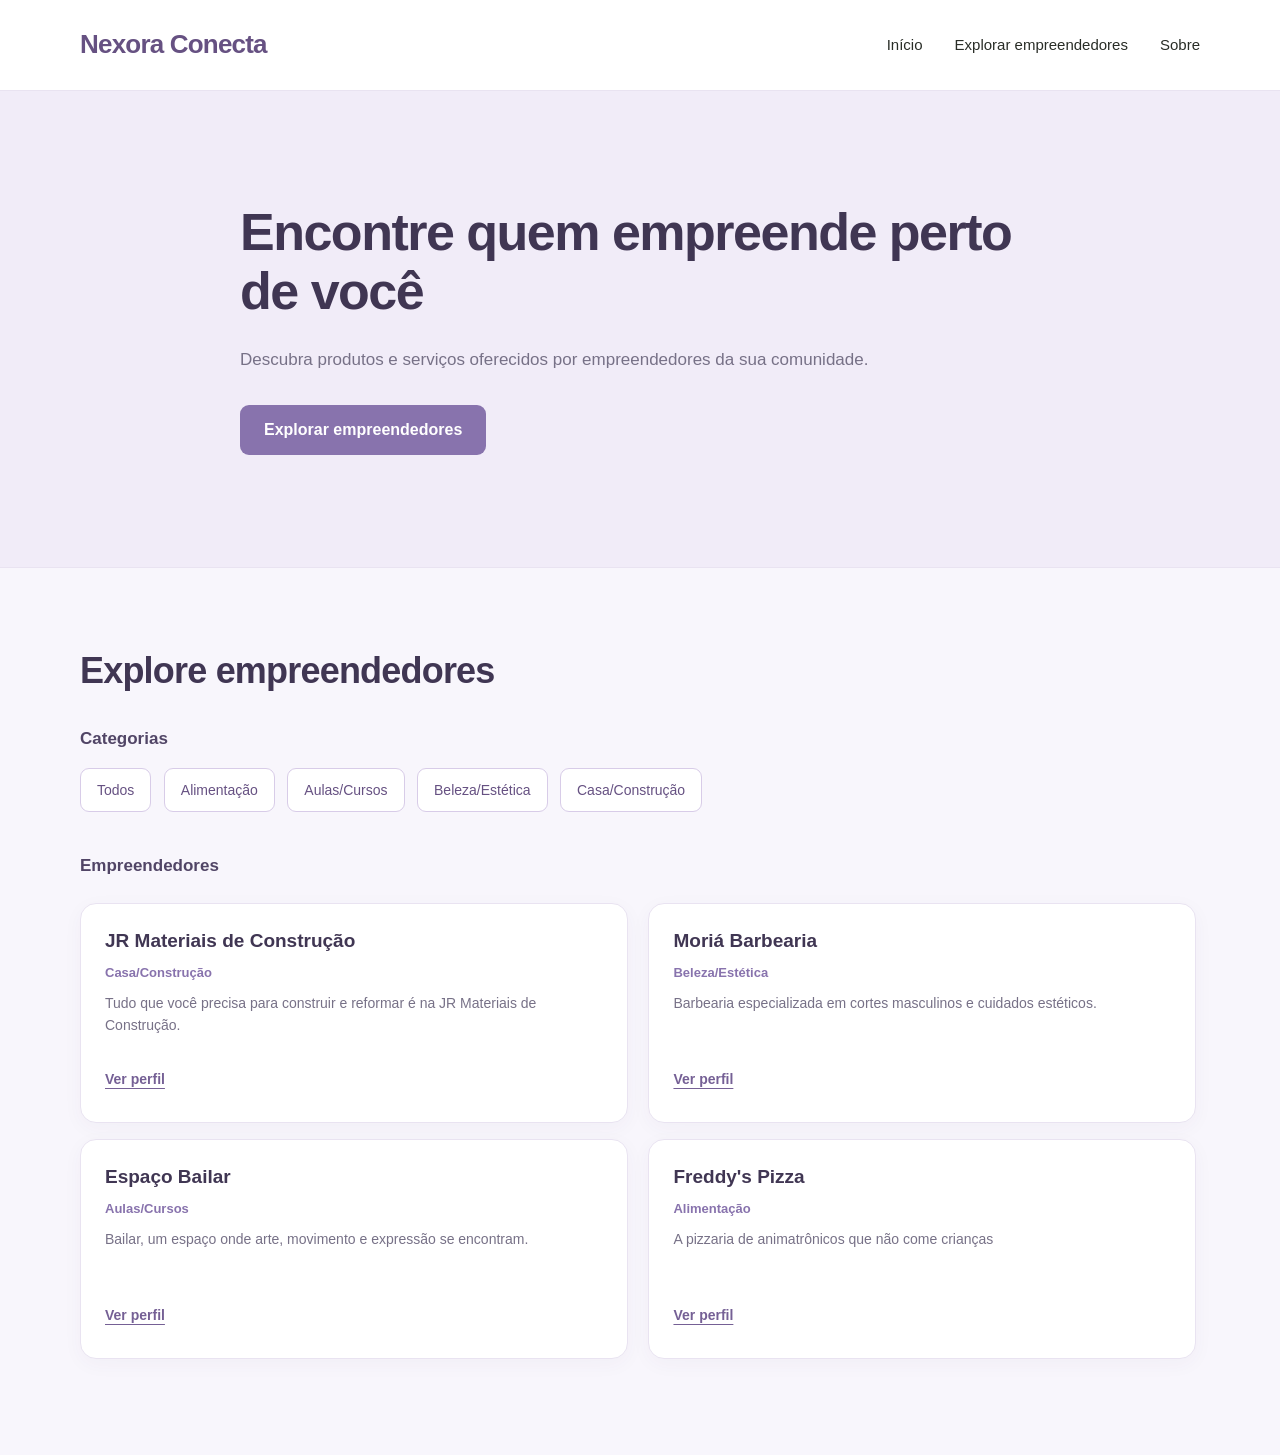
==== cliente.html @ 96a9829b "Cria tela inicial e padroniza identidade visual" ====
<!DOCTYPE html>
<html lang="pt-BR">


<head>
    <meta charset="UTF-8">
    <meta name="viewport" content="width=device-width, initial-scale=1.0">
    <title>Nexora Conecta</title>
    <link rel="stylesheet" href="css/style.css">

</head>

<body>
    <header> 
        <h1>Nexora Conecta</h1>


        <nav>
            <ul>
                <li><a href="#inicio">Início</a></li> 
                <li><a href="#explorar">Explorar empreendedores</a></li>
                <li><a href="#">Sobre</a></li>

            </ul>

        </nav>
    </header>
    <main>
        <section id="inicio">
            <h2>Encontre quem empreende perto de você</h2>
            <p>Descubra produtos e serviços oferecidos por empreendedores da sua comunidade.</p>
            
            <a href="#explorar">Explorar empreendedores</a>
        </section>

        <section id="explorar">
            <h2>Explore empreendedores</h2>
            
            <h3>Categorias</h3>
            <button type="button" data-categoria="todos">Todos</button>
            <button type="button" data-categoria="alimentacao">Alimentação</button>
            <button type="button" data-categoria="aulas-cursos">Aulas/Cursos</button>
            <button type="button" data-categoria="beleza-estetica">Beleza/Estética</button>
            <button type="button" data-categoria="casa-construcao">Casa/Construção</button>
            
            <h3>Empreendedores</h3>
            <article data-categoria="casa-construcao">
                <h4>JR Materiais de Construção</h4>
                <p>Casa/Construção</p>
               <p>Tudo que você precisa para construir e reformar é na JR Materiais de Construção.</p>
               <a href="#">Ver perfil</a>
            </article>

            <article data-categoria="beleza-estetica">
                <h4>Moriá Barbearia</h4>
                <p>Beleza/Estética</p>
                <p>Barbearia especializada em cortes masculinos e cuidados estéticos.</p>
                <a href="#">Ver perfil</a>
            </article>


            <article data-categoria="aulas-cursos">
                <h4>Espaço Bailar</h4>
                <p>Aulas/Cursos</p>
                <p>Bailar, um espaço onde arte, movimento e expressão se encontram.</p>
                <a href="#">Ver perfil</a>
                </article>  

            <article data-categoria="alimentacao">
                <h4>Freddy's Pizza</h4>
                <p>Alimentação</p>
                <p>A pizzaria de animatrônicos que não come crianças</p>
                <a href="#">Ver perfil</a>
            </article>



        </section>


    </main>
    
    <script src="js/script.js"></script>

</body>



</html>
---- css/style.css ----
/* ===== CONFIGURAÇÕES GERAIS ===== */

:root {
    --fundo: #faf8f3;
    --fundo-suave: #f0eadb;
    --branco: #ffffff;

    --verde: #315c45;
    --verde-escuro: #244533;
    --terracota: #a9532c;

    --texto: #292d27;
    --texto-secundario: #59645b;
    --borda: #dddcd2;

    --espaco-1: 4px;
    --espaco-2: 8px;
    --espaco-3: 16px;
    --espaco-4: 24px;
    --espaco-5: 32px;
}

* {
    margin: 0;
    padding: 0;
    box-sizing: border-box;
}

html {
    scroll-behavior: smooth;
}

body {
    font-family: "Segoe UI", Arial, sans-serif;
    background: var(--fundo);
    color: var(--texto);
    line-height: 1.6;
}

a {
    color: inherit;
    text-decoration: none;
}

button {
    font: inherit;
    cursor: pointer;
}

:focus-visible {
    outline: 3px solid var(--terracota);
    outline-offset: 3px;
}

/* ===== CABEÇALHO ===== */

header {
    background: var(--fundo);
    border-bottom: 1px solid var(--borda);
    padding: var(--espaco-3) var(--espaco-4);
    display: flex;
    flex-direction: column;
    align-items: center;
    gap: var(--espaco-3);
}

header h1 {
    color: var(--verde);
    font-size: 26px;
    font-weight: 750;
    letter-spacing: -0.8px;
}

nav ul {
    list-style: none;
    display: flex;
    flex-wrap: wrap;
    justify-content: center;
    gap: var(--espaco-3);
}

nav a {
    display: inline-block;
    padding: var(--espaco-2) 0;
    color: var(--texto);
    font-size: 14px;
    font-weight: 500;
    transition: color 150ms ease;
}

nav a:hover {
    color: var(--terracota);
}

/* ===== SEÇÃO INICIAL ===== */

#inicio {
    padding: 80px var(--espaco-4);
    background: var(--fundo-suave);
    border-bottom: 1px solid var(--borda);
}

#inicio h2,
#inicio p {
    max-width: 800px;
    margin-left: auto;
    margin-right: auto;
    text-align: left;
}

#inicio h2 {
    color: var(--verde-escuro);
    font-size: clamp(32px, 5vw, 52px);
    line-height: 1.15;
    letter-spacing: -1.5px;
    font-weight: 750;
    margin-bottom: var(--espaco-4);
}

#inicio p {
    color: var(--texto-secundario);
    font-size: 17px;
    margin-bottom: var(--espaco-5);
}

#inicio a {
    display: block;
    width: fit-content;
    max-width: 800px;
    margin-left: max(0px, calc((100% - 800px) / 2));

    background: var(--terracota);
    color: var(--branco);
    padding: 12px var(--espaco-4);
    border-radius: 6px;
    font-weight: 600;
    transition: background-color 150ms ease;
}

#inicio a:hover {
    background: #873e20;
}

/* ===== ÁREA DOS EMPREENDEDORES ===== */

#explorar {
    max-width: 1168px;
    margin: 0 auto;
    padding: 64px var(--espaco-4);
}

#explorar h2 {
    color: var(--verde-escuro);
    font-size: clamp(26px, 4vw, 36px);
    line-height: 1.25;
    letter-spacing: -0.8px;
    margin-bottom: var(--espaco-5);
}

#explorar h3 {
    font-size: 17px;
    font-weight: 650;
    margin-bottom: var(--espaco-3);
}

/* ===== CATEGORIAS ===== */

#explorar button {
    background: transparent;
    color: var(--verde-escuro);
    border: 1px solid #b6c6b9;
    border-radius: 6px;

    padding: var(--espaco-2) var(--espaco-3);
    min-height: 44px;
    margin: 0 var(--espaco-2) var(--espaco-2) 0;

    font-size: 14px;
    font-weight: 500;
    transition:
        background-color 150ms ease,
        border-color 150ms ease;
}

#explorar button:hover {
    background: #e6eee7;
    border-color: var(--verde);
}

#explorar button:active {
    background: #d5e4d8;
}

/* ===== LISTAGEM ===== */

#explorar h3:nth-of-type(2) {
    margin-top: var(--espaco-5);
    margin-bottom: var(--espaco-4);
}

/* ===== CARDS ===== */

#explorar article {
    display: flex;
    flex-direction: column;
    width: 100%;
    min-height: 220px;

    background: var(--branco);
    border: 1px solid var(--borda);
    border-radius: 8px;
    padding: var(--espaco-4);
    margin-bottom: var(--espaco-3);
}

#explorar article h4 {
    color: var(--verde-escuro);
    font-size: 19px;
    font-weight: 700;
    line-height: 1.4;
    margin-bottom: var(--espaco-2);
}

#explorar article p {
    color: var(--texto-secundario);
    font-size: 14px;
    margin-bottom: var(--espaco-3);
}

#explorar article p:first-of-type {
    color: var(--terracota);
    font-size: 13px;
    font-weight: 650;
    margin-bottom: var(--espaco-2);
}


/* ===== LINK VER PERFIL ===== */

#explorar article a {
    align-self: flex-start;
    margin-top: auto;
    padding: var(--espaco-2) 0;

    color: var(--verde);
    font-size: 14px;
    font-weight: 650;
    text-decoration: underline;
    text-underline-offset: 4px;

    transition: 
        color 150ms ease,
        transform 200ms ease;
}

#explorar article a:hover {
    color: var(--terracota);
    transform: translateY(-3px);
}


/* ===== TABLET ===== */

@media (min-width: 650px) {
    #explorar article {
        display: inline-flex;
        width: calc(50% - 12px);
        vertical-align: top;
        margin-right: var(--espaco-3);
    }

    #explorar article:nth-of-type(even) {
        margin-right: 0;
    }
}

/* ===== DESKTOP ===== */

@media (min-width: 900px) {
    header {
        flex-direction: row;
        justify-content: space-between;
        padding: var(--espaco-4) max(
            var(--espaco-5),
            calc((100% - 1120px) / 2)
        );
    }

    nav ul {
        gap: var(--espaco-5);
    }

    nav a {
        font-size: 15px;
    }

    #inicio {
        padding: 112px var(--espaco-5);
    }

    #explorar {
        padding-top: 80px;
        padding-bottom: 80px;
    }
}

/* ===== ACESSIBILIDADE ===== */

@media (prefers-reduced-motion: reduce) {
    html {
        scroll-behavior: auto;
    }

    *,
    *::before,
    *::after {
        transition-duration: 0.01ms !important;
        animation-duration: 0.01ms !important;
    }
}

/* ===== TELA INICIAL NEXORA CONECTA ===== */

.pagina-inicial {
    max-width: 1100px;
    margin: 0 auto;
    padding: 50px 20px;
}

.apresentacao {
    text-align: center;
    margin-bottom: 40px;
}

.apresentacao h2 {
    font-size: 2rem;
    margin-bottom: 15px;
}

.apresentacao p {
    max-width: 600px;
    margin: 0 auto;
    line-height: 1.6;
}

.opcoes-acesso {
    display: grid;
    grid-template-columns: repeat(2, minmax(0, 1fr));
    gap: 25px;
}

.cartao-acesso {
    display: flex;
    flex-direction: column;
    align-items: flex-start;
    padding: 30px;
    border: 1px solid #444;
    border-radius: 14px;
    text-decoration: none;
    color: inherit;
    transition: transform 0.2s ease, border-color 0.2s ease;
}

.cartao-acesso:hover {
    transform: translateY(-5px);
    border-color: #8b5cf6;
}

.icone-acesso {
    font-size: 2.5rem;
    margin-bottom: 15px;
}

.cartao-acesso h3 {
    margin-bottom: 12px;
}

.cartao-acesso p {
    line-height: 1.6;
    margin-bottom: 24px;
}

.texto-botao {
    margin-top: auto;
    padding: 12px 18px;
    border-radius: 8px;
    background-color: #8b5cf6;
    color: #fff;
    font-weight: bold;
}

.rodape {
    text-align: center;
    padding: 20px;
}

/* Adaptação para celulares */
@media (max-width: 700px) {
    .pagina-inicial {
        padding: 30px 16px;
    }

    .apresentacao h2 {
        font-size: 1.6rem;
    }

    .opcoes-acesso {
        grid-template-columns: 1fr;
    }

    .cartao-acesso {
        padding: 24px;
    }
}

/* ===== IDENTIDADE VISUAL DA TELA INICIAL ===== */

.pagina-inicial {
    color: #373247;
}

.apresentacao h2 {
    color: #403653;
    font-weight: 600;
}

.apresentacao p {
    color: #777187;
}

.opcoes-acesso {
    gap: 28px;
}

.cartao-acesso {
    background-color: #ffffff;
    border: 1px solid #e9e3f1;
    border-radius: 18px;
    padding: 32px;
    box-shadow: 0 5px 20px rgba(80, 60, 110, 0.04);
    transition: transform 0.2s ease,
                box-shadow 0.2s ease,
                border-color 0.2s ease;
}

.cartao-acesso:hover {
    transform: translateY(-3px);
    border-color: #cfc1e8;
    box-shadow: 0 10px 25px rgba(80, 60, 110, 0.08);
}

.icone-acesso {
    display: inline-flex;
    align-items: center;
    justify-content: center;
    width: 48px;
    height: 48px;
    margin-bottom: 18px;
    color: #8873ad;
    background-color: #f4f0fa;
    border-radius: 14px;
}

.icone-acesso svg {
    width: 25px;
    height: 25px;
}

.cartao-acesso h3 {
    color: #403653;
    font-size: 1.2rem;
    font-weight: 600;
}

.cartao-acesso p {
    color: #777187;
}

.texto-botao {
    display: inline-block;
    background-color: #eee7f8;
    color: #665182;
    border-radius: 9px;
    font-weight: 600;
    transition: background-color 0.2s ease;
}

.cartao-acesso:hover .texto-botao {
    background-color: #e4d9f3;
}

.rodape {
    color: #898397;
}

/* ===== IDENTIDADE VISUAL NEXORA CONECTA ===== */

/* Fundo e textos da página de empreendedores */
body {
    background: #F8F6FC;
    color: #403653;
}

/* Cabeçalho */
header {
    background: #FFFFFF;
    border-bottom-color: #E9E3F1;
}

header h1 {
    color: #665182;
}

nav a:hover {
    color: #8873AD;
}

/* Apresentação inicial da página de empreendedores */
#inicio {
    background: #F1ECF8;
    border-bottom-color: #E9E3F1;
}

#inicio h2 {
    color: #403653;
}

#inicio p {
    color: #777187;
}

#inicio a {
    background: #8873AD;
    border-radius: 9px;
}

#inicio a:hover {
    background: #756095;
}

/* Área de exploração */
#explorar h2 {
    color: #403653;
}

#explorar h3 {
    color: #514566;
}

/* Botões de categorias */
#explorar button {
    color: #665182;
    border-color: #D8CCE8;
    border-radius: 9px;
    background: #FFFFFF;
}

#explorar button:hover {
    background: #F1ECF8;
    border-color: #BBA9D6;
}

#explorar button:active {
    background: #E4D9F3;
}

/* Cards dos empreendedores */
#explorar article {
    background: #FFFFFF;
    border-color: #E9E3F1;
    border-radius: 16px;
    box-shadow: 0 5px 20px rgba(80, 60, 110, 0.04);
    transition: transform 0.2s ease,
                box-shadow 0.2s ease,
                border-color 0.2s ease;
}

#explorar article:hover {
    transform: translateY(-3px);
    border-color: #D5C7E8;
    box-shadow: 0 10px 25px rgba(80, 60, 110, 0.08);
}

#explorar article h4 {
    color: #403653;
}

#explorar article p {
    color: #777187;
}

/* Categoria escrita dentro de cada card */
#explorar article p:first-of-type {
    color: #8873AD;
}

/* Link para visualizar o perfil */
#explorar article a {
    color: #756095;
}

#explorar article a:hover {
    color: #514066;
}

/* Foco acessível no teclado */
:focus-visible {
    outline-color: #8873AD;
}

/* Respeita usuários que preferem menos movimento */
@media (prefers-reduced-motion: reduce) {
    #explorar article:hover {
        transform: none;
    }
}

/* ===== AJUSTES FINAIS DA TELA INICIAL ===== */

body:has(.pagina-inicial) {
    background: #F8F6FC;
    color: #403653;
}

body:has(.pagina-inicial) header {
    background: #FFFFFF;
    border-bottom: 1px solid #E9E3F1;
}

body:has(.pagina-inicial) header h1 {
    color: #665182;
}

.pagina-inicial {
    padding-top: 64px;
    padding-bottom: 64px;
}

.apresentacao h2 {
    color: #403653;
}

.apresentacao p {
    color: #777187;
}

.cartao-acesso {
    min-height: 270px;
    border-color: #E9E3F1;
}

.cartao-acesso:focus-visible {
    outline: 3px solid #8873AD;
    outline-offset: 4px;
}

.texto-botao {
    background: #EEE7F8;
    color: #665182;
}

.cartao-acesso:hover .texto-botao {
    background: #E4D9F3;
}

body:has(.pagina-inicial) .rodape {
    color: #898397;
    border-top: 1px solid #E9E3F1;
    background: #FFFFFF;
}

@media (max-width: 700px) {
    .pagina-inicial {
        padding-top: 36px;
        padding-bottom: 36px;
    }

    .cartao-acesso {
        min-height: 240px;
    }
}
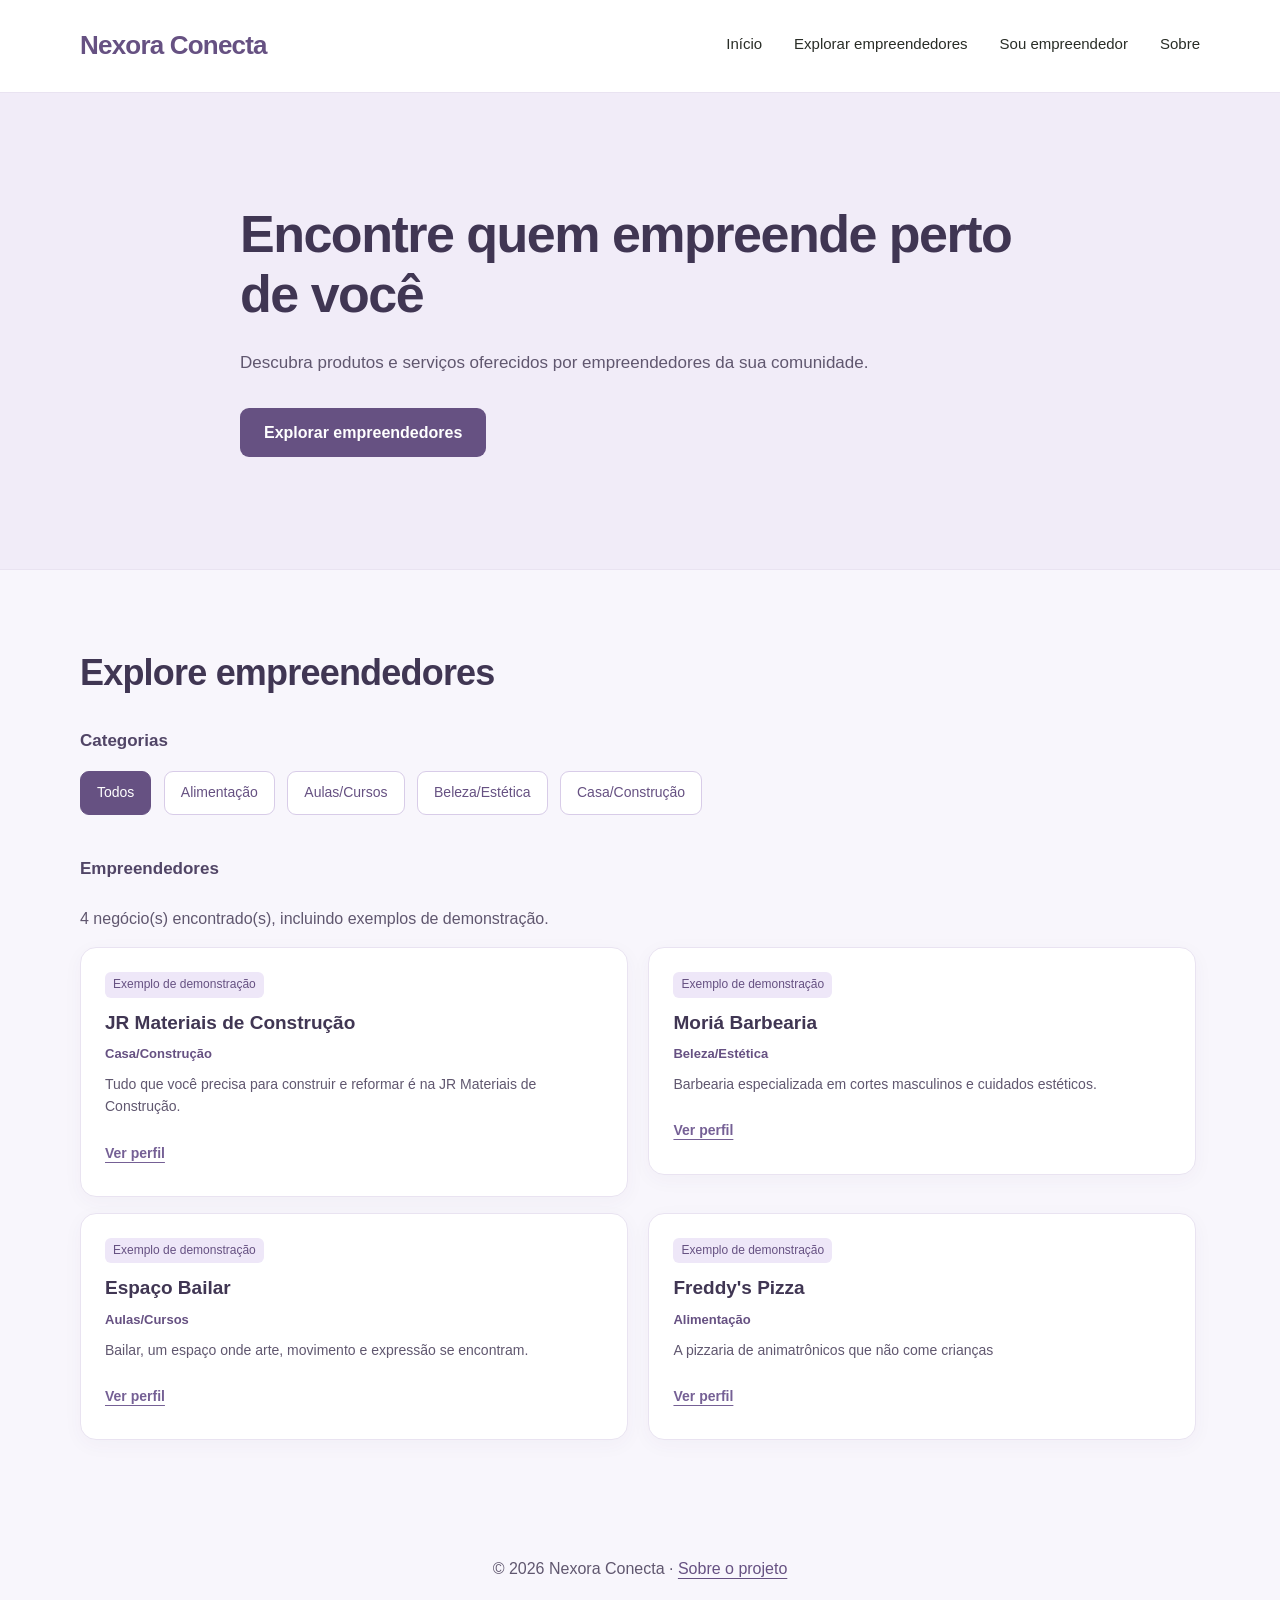
==== commit 880551d9: "Atualiza funcionalidades e adiciona area do empreendedor" ====
--- a/cliente.html
+++ b/cliente.html
@@ -11,21 +11,14 @@
 </head>
 
 <body>
+<a class="pular" href="#conteudo">Pular para o conteúdo</a>
     <header> 
         <h1>Nexora Conecta</h1>
 
 
-        <nav>
-            <ul>
-                <li><a href="#inicio">Início</a></li> 
-                <li><a href="#explorar">Explorar empreendedores</a></li>
-                <li><a href="#">Sobre</a></li>
-
-            </ul>
-
-        </nav>
+<nav aria-label="Navegação principal"><ul><li><a href="index.html">Início</a></li><li><a href="cliente.html#explorar">Explorar empreendedores</a></li><li><a href="empreendedor.html">Sou empreendedor</a></li><li><a href="index.html#sobre">Sobre</a></li></ul></nav>
     </header>
-    <main>
+    <main id="conteudo" tabindex="-1">
         <section id="inicio">
             <h2>Encontre quem empreende perto de você</h2>
             <p>Descubra produtos e serviços oferecidos por empreendedores da sua comunidade.</p>
@@ -37,6 +30,7 @@
             <h2>Explore empreendedores</h2>
             
             <h3>Categorias</h3>
+<p id="aviso-armazenamento" role="status"></p>
             <button type="button" data-categoria="todos">Todos</button>
             <button type="button" data-categoria="alimentacao">Alimentação</button>
             <button type="button" data-categoria="aulas-cursos">Aulas/Cursos</button>
@@ -44,18 +38,19 @@
             <button type="button" data-categoria="casa-construcao">Casa/Construção</button>
             
             <h3>Empreendedores</h3>
+<p id="resultados" role="status" aria-live="polite"></p>
             <article data-categoria="casa-construcao">
                 <h4>JR Materiais de Construção</h4>
                 <p>Casa/Construção</p>
                <p>Tudo que você precisa para construir e reformar é na JR Materiais de Construção.</p>
-               <a href="#">Ver perfil</a>
+               <a href="#perfil">Ver perfil</a>
             </article>
 
             <article data-categoria="beleza-estetica">
                 <h4>Moriá Barbearia</h4>
                 <p>Beleza/Estética</p>
                 <p>Barbearia especializada em cortes masculinos e cuidados estéticos.</p>
-                <a href="#">Ver perfil</a>
+                <a href="#perfil">Ver perfil</a>
             </article>
 
 
@@ -63,14 +58,14 @@
                 <h4>Espaço Bailar</h4>
                 <p>Aulas/Cursos</p>
                 <p>Bailar, um espaço onde arte, movimento e expressão se encontram.</p>
-                <a href="#">Ver perfil</a>
+                <a href="#perfil">Ver perfil</a>
                 </article>  
 
             <article data-categoria="alimentacao">
                 <h4>Freddy's Pizza</h4>
                 <p>Alimentação</p>
                 <p>A pizzaria de animatrônicos que não come crianças</p>
-                <a href="#">Ver perfil</a>
+                <a href="#perfil">Ver perfil</a>
             </article>
 
 
@@ -80,6 +75,9 @@
 
     </main>
     
+    <dialog id="perfil" aria-labelledby="perfil-nome"><button type="button" id="fechar-perfil">Fechar perfil</button><h2 id="perfil-nome"></h2><p id="perfil-categoria"></p><p id="perfil-descricao"></p><h3>Contato</h3><p id="perfil-contato"></p></dialog>
+    <noscript><p class="secao-texto">Ative o JavaScript para filtrar, abrir perfis e visualizar os negócios cadastrados.</p></noscript>
+    <footer class="rodape"><p>© 2026 Nexora Conecta · <a href="index.html#sobre">Sobre o projeto</a></p></footer>
     <script src="js/script.js"></script>
 
 </body>
--- a/css/style.css
+++ b/css/style.css
@@ -680,3 +680,36 @@
         min-height: 240px;
     }
 }
+
+/* Cadastro, perfis e navegação acessível */
+[hidden] { display: none !important; }
+.pular { position: absolute; top: -100px; left: 16px; z-index: 10; background: white; padding: 12px; }
+.pular:focus { top: 12px; }
+.secao-texto { max-width: 800px; margin: 0 auto; padding: 48px 24px; }
+.secao-texto h2 { margin-bottom: 16px; color: #403653; }
+.secao-texto p { margin-bottom: 16px; }
+.secao-texto a, dialog a, .rodape a { text-decoration: underline; text-underline-offset: 4px; color: #665182; }
+.campo { display: flex; flex-direction: column; gap: 8px; margin: 24px 0; }
+label { font-weight: 600; }
+input, select, textarea { width: 100%; min-height: 44px; padding: 12px; font: inherit; color: #403653; background: white; border: 1px solid #8873ad; border-radius: 9px; }
+textarea { resize: vertical; }
+small { color: #60576f; }
+[aria-invalid="true"] { border: 2px solid #a32938; }
+.botao, #fechar-perfil { min-height: 44px; padding: 10px 20px; border: 0; border-radius: 9px; background: #665182; color: white; }
+#mensagem { margin-top: 20px; }
+#explorar button[aria-pressed="true"] { background: #665182; color: white; border-color: #665182; }
+#resultados { margin: 16px 0; color: #60576f; }
+.selo { align-self: flex-start; font-size: 12px; background: #eee7f8; color: #665182; padding: 3px 8px; border-radius: 6px; margin-bottom: 12px; }
+article, dialog, .campo { overflow-wrap: anywhere; }
+#explorar article p, #inicio p, .cartao-acesso p, .apresentacao p { color: #60576f; }
+#inicio a { background: #665182; }
+#explorar article p:first-of-type { color: #665182; }
+.rodape { color: #60576f; }
+dialog { margin: auto; width: min(600px, calc(100% - 32px)); max-height: calc(100% - 32px); overflow: auto; padding: 24px; border: 1px solid #d8cce8; border-radius: 16px; background: #fff; color: #403653; }
+dialog::backdrop { background: rgb(40 30 60 / 55%); }
+dialog h2, dialog h3, dialog p { margin-top: 16px; }
+#perfil-descricao { white-space: pre-wrap; }
+#fechar-perfil { display: block; margin-left: auto; }
+nav a { min-height: 44px; }
+@media (max-width: 400px) { header, #explorar, .secao-texto { padding-left: 16px; padding-right: 16px; } nav ul { gap: 8px 16px; } }
+@media (prefers-reduced-motion: reduce) { .cartao-acesso:hover { transform: none; } }
